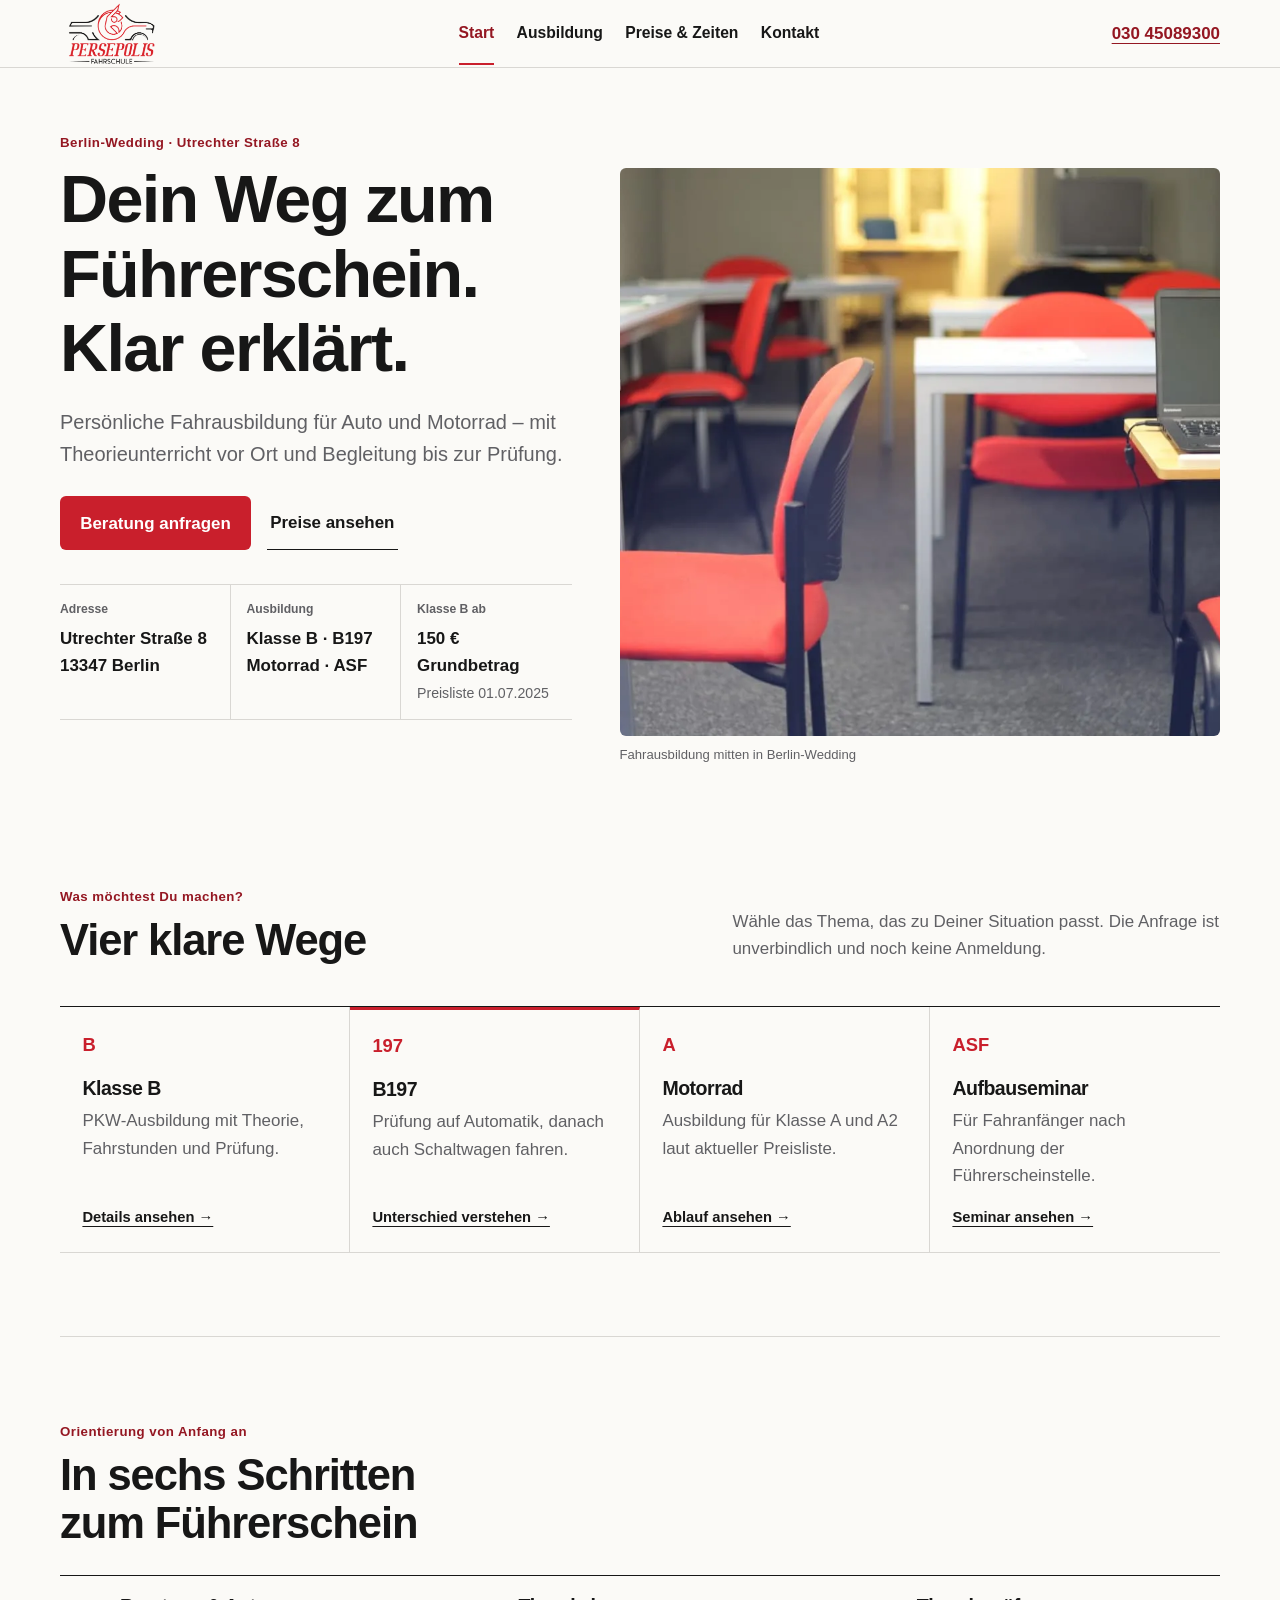
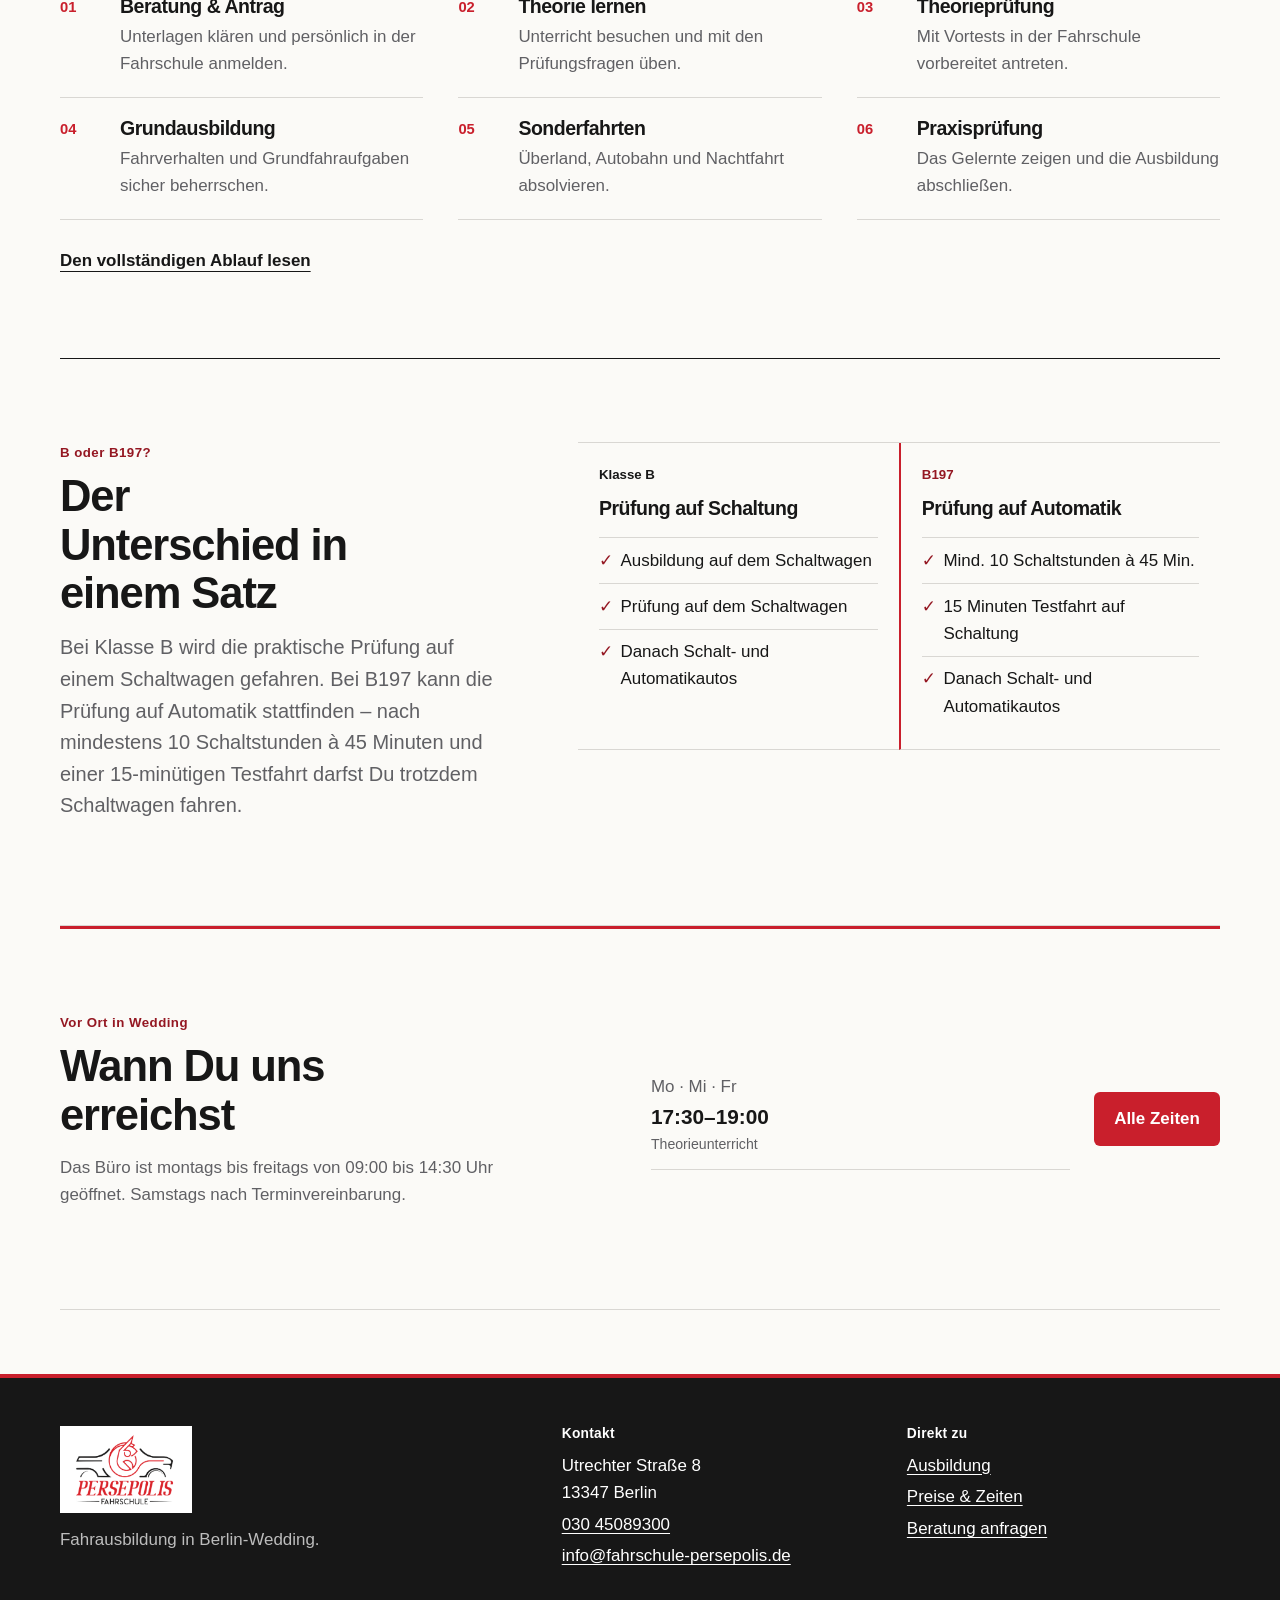
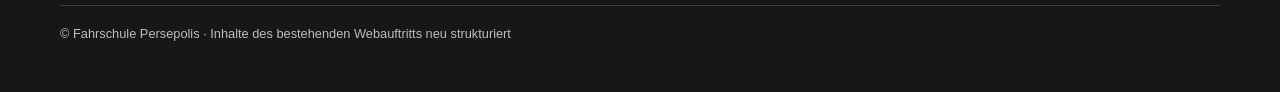
==== index.html @ 80198fd5 "Redesign Fahrschule Persepolis website" ====
<!doctype html>
<html lang="de">
<head>
  <meta charset="utf-8">
  <meta name="viewport" content="width=device-width, initial-scale=1">
  <meta name="description" content="Fahrschule Persepolis in Berlin-Wedding: Klasse B, B197, Motorradausbildung und Aufbauseminar.">
  <title>Fahrschule Persepolis | Berlin-Wedding</title>
  <link rel="icon" type="image/svg+xml" href="data:image/svg+xml,%3Csvg xmlns='http://www.w3.org/2000/svg' viewBox='0 0 64 64'%3E%3Crect width='64' height='64' rx='14' fill='%23e4212d'/%3E%3Cpath d='M13 38h38l-5-14H21l-8 14Zm5 0v8m28-8v8M22 43h2m16 0h2' fill='none' stroke='white' stroke-width='5' stroke-linecap='round' stroke-linejoin='round'/%3E%3C/svg%3E">
  <link rel="stylesheet" href="styles.css">
  <script src="script.js" defer></script>
</head>
<body>
  <a class="skip-link" href="#main">Zum Inhalt springen</a>
  <header class="site-header">
    <div class="nav-wrap">
      <a class="brand" href="index.html" aria-label="Fahrschule Persepolis – Startseite"><img src="assets/logo.png" alt="Fahrschule Persepolis"></a>
      <button class="menu-button" type="button" aria-expanded="false" aria-controls="site-nav"><span>Menü</span><span class="menu-icon" aria-hidden="true"></span></button>
      <nav id="site-nav" class="site-nav" aria-label="Hauptnavigation">
        <a aria-current="page" href="index.html">Start</a>
        <a href="angebote.html">Ausbildung</a>
        <a href="preise.html">Preise & Zeiten</a>
        <a href="kontakt.html">Kontakt</a>
      </nav>
      <a class="header-call" href="tel:+493045089300" aria-label="Fahrschule anrufen">030 45089300</a>
    </div>
  </header>

  <main id="main">
    <section class="hero section">
      <div class="hero-copy">
        <p class="eyebrow">Berlin-Wedding · Utrechter Straße 8</p>
        <h1>Dein Weg zum Führerschein. Klar erklärt.</h1>
        <p class="lead">Persönliche Fahrausbildung für Auto und Motorrad – mit Theorieunterricht vor Ort und Begleitung bis zur Prüfung.</p>
        <div class="hero-actions">
          <a class="button button-primary" href="kontakt.html#anfrage">Beratung anfragen</a>
          <a class="button button-secondary" href="preise.html">Preise ansehen</a>
        </div>
        <dl class="quick-facts" aria-label="Die wichtigsten Informationen">
          <div><dt>Adresse</dt><dd>Utrechter Straße 8<br>13347 Berlin</dd></div>
          <div><dt>Ausbildung</dt><dd>Klasse B · B197<br>Motorrad · ASF</dd></div>
          <div><dt>Klasse B ab</dt><dd>150 € Grundbetrag<small>Preisliste 01.07.2025</small></dd></div>
        </dl>
      </div>
      <figure class="hero-media">
        <img src="assets/schule.webp" alt="Unterrichtsraum der Fahrschule Persepolis" width="1280" height="853" fetchpriority="high">
        <figcaption>Fahrausbildung mitten in Berlin-Wedding</figcaption>
      </figure>
    </section>

    <section class="section compact-section" aria-labelledby="richtungen-title">
      <div class="section-heading split-heading">
        <div><p class="eyebrow">Was möchtest Du machen?</p><h2 id="richtungen-title">Vier klare Wege</h2></div>
        <p>Wähle das Thema, das zu Deiner Situation passt. Die Anfrage ist unverbindlich und noch keine Anmeldung.</p>
      </div>
      <div class="offer-grid">
        <a class="offer-card" href="angebote.html#klasse-b"><span class="offer-index">B</span><h3>Klasse B</h3><p>PKW-Ausbildung mit Theorie, Fahrstunden und Prüfung.</p><span class="text-link">Details ansehen →</span></a>
        <a class="offer-card featured" href="angebote.html#b197"><span class="offer-index">197</span><h3>B197</h3><p>Prüfung auf Automatik, danach auch Schaltwagen fahren.</p><span class="text-link">Unterschied verstehen →</span></a>
        <a class="offer-card" href="angebote.html#motorrad"><span class="offer-index">A</span><h3>Motorrad</h3><p>Ausbildung für Klasse A und A2 laut aktueller Preisliste.</p><span class="text-link">Ablauf ansehen →</span></a>
        <a class="offer-card" href="angebote.html#asf"><span class="offer-index">ASF</span><h3>Aufbauseminar</h3><p>Für Fahranfänger nach Anordnung der Führerscheinstelle.</p><span class="text-link">Seminar ansehen →</span></a>
      </div>
    </section>

    <section class="section process-section" aria-labelledby="weg-title">
      <div class="section-heading"><p class="eyebrow">Orientierung von Anfang an</p><h2 id="weg-title">In sechs Schritten zum Führerschein</h2></div>
      <ol class="process-list">
        <li><span>01</span><div><h3>Beratung & Antrag</h3><p>Unterlagen klären und persönlich in der Fahrschule anmelden.</p></div></li>
        <li><span>02</span><div><h3>Theorie lernen</h3><p>Unterricht besuchen und mit den Prüfungsfragen üben.</p></div></li>
        <li><span>03</span><div><h3>Theorieprüfung</h3><p>Mit Vortests in der Fahrschule vorbereitet antreten.</p></div></li>
        <li><span>04</span><div><h3>Grundausbildung</h3><p>Fahrverhalten und Grundfahraufgaben sicher beherrschen.</p></div></li>
        <li><span>05</span><div><h3>Sonderfahrten</h3><p>Überland, Autobahn und Nachtfahrt absolvieren.</p></div></li>
        <li><span>06</span><div><h3>Praxisprüfung</h3><p>Das Gelernte zeigen und die Ausbildung abschließen.</p></div></li>
      </ol>
      <a class="inline-button" href="angebote.html#klasse-b">Den vollständigen Ablauf lesen</a>
    </section>

    <section class="section compare-section" aria-labelledby="vergleich-title">
      <div class="compare-intro"><p class="eyebrow">B oder B197?</p><h2 id="vergleich-title">Der Unterschied in einem Satz</h2><p class="lead">Bei Klasse B wird die praktische Prüfung auf einem Schaltwagen gefahren. Bei B197 kann die Prüfung auf Automatik stattfinden – nach mindestens 10 Schaltstunden à 45 Minuten und einer 15-minütigen Testfahrt darfst Du trotzdem Schaltwagen fahren.</p></div>
      <div class="compare-cards">
        <article><p class="pill">Klasse B</p><h3>Prüfung auf Schaltung</h3><ul class="check-list"><li>Ausbildung auf dem Schaltwagen</li><li>Prüfung auf dem Schaltwagen</li><li>Danach Schalt- und Automatikautos</li></ul></article>
        <article><p class="pill red">B197</p><h3>Prüfung auf Automatik</h3><ul class="check-list"><li>Mind. 10 Schaltstunden à 45 Min.</li><li>15 Minuten Testfahrt auf Schaltung</li><li>Danach Schalt- und Automatikautos</li></ul></article>
      </div>
    </section>

    <section class="section info-band" aria-labelledby="zeiten-title">
      <div><p class="eyebrow">Vor Ort in Wedding</p><h2 id="zeiten-title">Wann Du uns erreichst</h2><p>Das Büro ist montags bis freitags von 09:00 bis 14:30 Uhr geöffnet. Samstags nach Terminvereinbarung.</p></div>
      <div class="schedule-preview"><div><span>Mo · Mi · Fr</span><strong>17:30–19:00</strong><small>Theorieunterricht</small></div></div>
      <a class="button button-light" href="preise.html#zeiten">Alle Zeiten</a>
    </section>
  </main>

  <footer class="site-footer">
    <div class="footer-grid"><div><img src="assets/logo.png" alt="Fahrschule Persepolis"><p>Fahrausbildung in Berlin-Wedding.</p></div><div><h2>Kontakt</h2><address>Utrechter Straße 8<br>13347 Berlin</address><a href="tel:+493045089300">030 45089300</a><a href="mailto:info@fahrschule-persepolis.de">info@fahrschule-persepolis.de</a></div><div><h2>Direkt zu</h2><a href="angebote.html">Ausbildung</a><a href="preise.html">Preise & Zeiten</a><a href="kontakt.html#anfrage">Beratung anfragen</a></div></div>
    <p class="footer-note">© Fahrschule Persepolis · Inhalte des bestehenden Webauftritts neu strukturiert</p>
  </footer>
  <div class="mobile-actions" aria-label="Schnellkontakt"><a href="tel:+493045089300">Anrufen</a><a href="kontakt.html#anfrage">Anfrage</a></div>
</body>
</html>
---- styles.css ----
:root {
  --red: #c91f2c;
  --red-dark: #941722;
  --ink: #171717;
  --muted: #606064;
  --line: #d9d7d3;
  --soft: #f5f3ef;
  --warm: #fbfaf7;
  --white: #fff;
  --max: 1160px;
}

* { box-sizing: border-box; }
html { scroll-behavior: smooth; scroll-padding-top: 88px; }
body { margin: 0; color: var(--ink); background: var(--warm); font-family: "Helvetica Neue", Helvetica, Arial, system-ui, sans-serif; font-size: 1.06rem; line-height: 1.6; -webkit-font-smoothing: antialiased; }
img { max-width: 100%; display: block; }
a { color: inherit; }
button, input, select, textarea { font: inherit; }
button, a, input, select, textarea { -webkit-tap-highlight-color: transparent; }
:focus-visible { outline: 3px solid #165fc0; outline-offset: 4px; }
h1, h2, h3, p { margin-top: 0; }
h1, h2, h3 { color: var(--ink); line-height: 1.12; letter-spacing: -.025em; }
h1 { max-width: 13ch; margin-bottom: 1.35rem; font-size: clamp(2.6rem, 5.2vw, 4.65rem); font-weight: 750; }
h2 { margin-bottom: .9rem; font-size: clamp(2rem, 3.4vw, 3.1rem); font-weight: 720; }
h3 { margin-bottom: .5rem; font-size: 1.22rem; font-weight: 720; }
p { color: var(--muted); }
address { font-style: normal; }

.skip-link { position: fixed; top: .5rem; left: .5rem; z-index: 1000; padding: .7rem 1rem; color: #fff; background: var(--ink); transform: translateY(-150%); }
.skip-link:focus { transform: translateY(0); }
.section { width: min(var(--max), calc(100% - 2rem)); margin-inline: auto; padding-block: 4.5rem; }
.compact-section { padding-top: 2.5rem; }
.eyebrow { margin-bottom: .55rem; color: var(--red-dark); font-size: .83rem; font-weight: 750; letter-spacing: .035em; }
.lead { max-width: 65ch; font-size: clamp(1.08rem, 1.6vw, 1.25rem); line-height: 1.58; }
.section-heading { margin-bottom: 1.7rem; }
.section-heading h2 { max-width: 17ch; }
.split-heading { display: grid; gap: .8rem; }
.split-heading > p { max-width: 58ch; align-self: end; }

.site-header { position: sticky; top: 0; z-index: 100; background: rgba(251,250,247,.97); border-bottom: 1px solid var(--line); }
.nav-wrap { width: min(var(--max), calc(100% - 2rem)); min-height: 64px; margin-inline: auto; display: flex; align-items: center; justify-content: space-between; gap: 1rem; }
.brand img { width: 106px; height: auto; }
.menu-button { min-height: 42px; padding: 0 .8rem; display: inline-flex; align-items: center; gap: .6rem; color: var(--ink); background: transparent; border: 1px solid var(--line); border-radius: 4px; font-weight: 700; cursor: pointer; }
.menu-icon, .menu-icon::before, .menu-icon::after { width: 17px; height: 2px; display: block; background: currentColor; content: ""; transition: .2s ease; }
.menu-icon::before { transform: translateY(-5px); }
.menu-icon::after { transform: translateY(3px); }
.menu-button[aria-expanded="true"] .menu-icon { background: transparent; }
.menu-button[aria-expanded="true"] .menu-icon::before { transform: rotate(45deg); }
.menu-button[aria-expanded="true"] .menu-icon::after { transform: rotate(-45deg) translateY(-2px); }
.site-nav { position: absolute; top: 64px; left: 0; right: 0; display: none; padding: .5rem 1rem .8rem; background: var(--warm); border-bottom: 1px solid var(--line); }
.site-nav.is-open { display: grid; }
.site-nav a { min-height: 44px; padding: .65rem 0; display: flex; align-items: center; text-decoration: none; font-size: .98rem; font-weight: 650; border-bottom: 1px solid var(--line); }
.site-nav a:hover, .site-nav a[aria-current="page"] { color: var(--red-dark); }
.header-call { display: none; }

.button { min-height: 48px; padding: .78rem 1.2rem; display: inline-flex; align-items: center; justify-content: center; border: 1px solid transparent; border-radius: 6px; text-decoration: none; font-weight: 750; cursor: pointer; transition: background .18s, border-color .18s; }
.button-primary { color: #fff; background: var(--red); }
.button-primary:hover { background: var(--red-dark); }
.button-secondary { padding-inline: .2rem; background: transparent; border: 0; border-bottom: 1px solid var(--ink); border-radius: 0; }
.button-secondary:hover { color: var(--red-dark); border-color: var(--red-dark); }
.button-light { color: #fff; background: var(--red); }

.hero { padding-top: 3.2rem; padding-bottom: 4rem; display: grid; gap: 2rem; }
.hero-copy { align-self: center; }
.hero-actions { display: flex; flex-wrap: wrap; align-items: center; gap: 1rem; margin: 1.6rem 0 2.15rem; }
.quick-facts { margin: 0; display: grid; border-top: 1px solid var(--line); }
.quick-facts > div { padding: .85rem 0; display: grid; grid-template-columns: 90px 1fr; border-bottom: 1px solid var(--line); }
.quick-facts dt { color: var(--muted); font-size: .76rem; font-weight: 750; }
.quick-facts dd { margin: 0; font-weight: 680; }
.quick-facts small { margin-top: .15rem; display: block; color: var(--muted); font-weight: 450; }
.hero-media { margin: 0; position: relative; }
.hero-media img { width: 100%; height: 100%; min-height: 360px; max-height: 600px; object-fit: cover; border-radius: 6px; }
.hero-media figcaption { margin-top: .55rem; color: var(--muted); font-size: .82rem; }

.offer-grid { display: grid; border-top: 1px solid var(--ink); }
.offer-card { min-height: 190px; padding: 1.25rem 0; display: grid; grid-template-columns: 52px 1fr; grid-template-rows: auto 1fr auto; column-gap: 1rem; color: var(--ink); border-bottom: 1px solid var(--line); text-decoration: none; }
.offer-card:hover h3, .offer-card:hover .text-link { color: var(--red-dark); }
.offer-card.featured { background: transparent; }
.offer-index { grid-row: 1 / 4; color: var(--red); font-size: 1.15rem; font-weight: 800; }
.offer-card h3 { margin-top: -.1rem; }
.offer-card p { max-width: 31ch; margin-bottom: 1.1rem; }
.text-link { width: fit-content; font-size: .92rem; font-weight: 700; text-decoration: underline; text-underline-offset: 4px; }

.process-section { border-top: 1px solid var(--line); }
.process-list { padding: 0; margin: 0 0 1.7rem; display: grid; list-style: none; border-top: 1px solid var(--ink); }
.process-list li { padding: 1.25rem 0; display: grid; grid-template-columns: 48px 1fr; gap: .75rem; border-bottom: 1px solid var(--line); }
.process-list li > span { color: var(--red); font-size: .92rem; font-weight: 800; }
.process-list h3 { margin-bottom: .3rem; }
.process-list p { max-width: 35ch; margin: 0; }
.inline-button { display: inline-flex; font-weight: 700; text-underline-offset: 5px; }

.compare-section { display: grid; gap: 2rem; border-top: 1px solid var(--ink); border-bottom: 1px solid var(--line); }
.compare-intro h2 { max-width: 13ch; }
.compare-cards { display: grid; border-top: 1px solid var(--line); }
.compare-cards article { padding: 1.25rem 0; border-bottom: 1px solid var(--line); }
.compare-cards article + article { border-top: 2px solid var(--red); }
.pill { margin-bottom: .8rem; color: var(--ink); font-size: .83rem; font-weight: 800; }
.pill.red { color: var(--red-dark); }
.check-list { padding: 0; margin: 1.1rem 0 0; list-style: none; }
.check-list li { position: relative; padding: .55rem 0 .55rem 1.35rem; border-top: 1px solid var(--line); }
.check-list li::before { content: "✓"; position: absolute; left: 0; color: var(--red-dark); font-weight: 800; }

.info-band { margin-bottom: 4rem; padding-top: 2.4rem; padding-bottom: 2.4rem; display: grid; gap: 1.5rem; border-top: 3px solid var(--red); border-bottom: 1px solid var(--line); }
.info-band h2 { max-width: 13ch; }
.info-band p { max-width: 48ch; }
.schedule-preview div { padding: .3rem 0 .8rem; border-bottom: 1px solid var(--line); }
.schedule-preview span, .schedule-preview small { display: block; color: var(--muted); }
.schedule-preview strong { display: block; font-size: 1.3rem; }

.page-hero { padding-top: 3.4rem; padding-bottom: 2.6rem; border-bottom: 1px solid var(--line); }
.page-hero h1 { max-width: 15ch; }
.anchor-nav { display: flex; flex-wrap: wrap; gap: .3rem 1.25rem; margin-top: 1.7rem; }
.anchor-nav a { padding: .25rem 0; color: var(--red-dark); font-size: .95rem; font-weight: 680; text-decoration: underline; text-underline-offset: 4px; }
.service-section { display: grid; gap: 2rem; border-bottom: 1px solid var(--line); }
.service-section.alt { width: min(var(--max), calc(100% - 2rem)); background: transparent; border-bottom: 1px solid var(--line); }
.service-title > p:not(.eyebrow), .media-title p { max-width: 52ch; }
.service-body { min-width: 0; }
.detail-steps { padding: 0; margin: 0; list-style: none; counter-reset: steps; border-top: 1px solid var(--ink); }
.detail-steps li { padding: .9rem 0; display: grid; gap: .25rem; border-bottom: 1px solid var(--line); counter-increment: steps; }
.detail-steps strong::before { content: counter(steps, decimal-leading-zero) " · "; color: var(--red); }
.detail-steps span { color: var(--muted); }
.fact-list { padding: 0; margin: 0; list-style: none; border-top: 1px solid var(--ink); }
.fact-list li { padding: .95rem 0; display: grid; grid-template-columns: 58px 1fr; gap: .8rem; border-bottom: 1px solid var(--line); }
.fact-list li > span { color: var(--red); font-size: 1.35rem; font-weight: 800; }
.fact-list p { margin: .15rem 0 0; }
.notice { padding: .7rem 0 .7rem 1rem; margin-top: 1.15rem; color: #4d4d53; border-left: 3px solid var(--red); font-size: .92rem; }
.media-title { display: grid; gap: 1.25rem; }
.media-title img { width: 100%; max-width: 520px; aspect-ratio: 4 / 3; object-fit: cover; border-radius: 6px; }
.check-list.large li { padding-top: .8rem; padding-bottom: .8rem; }
.stat-row { display: grid; border-top: 1px solid var(--ink); }
.stat-row > div { padding: .85rem 0; border-bottom: 1px solid var(--line); }
.stat-row strong, .stat-row span { display: block; }
.stat-row strong { font-size: 1.3rem; }
.stat-row span { color: var(--muted); }
.faq-section { display: grid; gap: 1.5rem; }
.faq-list details { border-top: 1px solid var(--line); }
.faq-list details:last-child { border-bottom: 1px solid var(--line); }
.faq-list summary { padding: 1.05rem 2.2rem 1.05rem 0; position: relative; cursor: pointer; font-weight: 720; list-style: none; }
.faq-list summary::-webkit-details-marker { display: none; }
.faq-list summary::after { content: "+"; position: absolute; right: .3rem; color: var(--red); font-size: 1.35rem; }
.faq-list details[open] summary::after { content: "–"; }
.faq-list details p { max-width: 65ch; padding: 0 0 1.05rem; margin: 0; }
.simple-cta { margin-bottom: 4rem; padding-top: 2.3rem; padding-bottom: 2.3rem; display: flex; flex-direction: column; align-items: flex-start; gap: 1rem; border-top: 3px solid var(--red); border-bottom: 1px solid var(--line); }
.simple-cta h2 { max-width: 16ch; margin-bottom: 0; font-size: clamp(1.8rem, 3vw, 2.65rem); }

.verification-banner { margin-top: 1.6rem; padding: 1rem 0 1rem 1rem; display: grid; gap: .25rem; color: #4c3512; border-left: 3px solid #bd8123; }
.verification-banner span { color: #684f27; }
.price-table { border-top: 1px solid var(--ink); }
.price-row { padding: .9rem 0; display: grid; gap: .55rem; border-bottom: 1px solid var(--line); }
.price-row > span { display: flex; justify-content: space-between; gap: 1rem; }
.price-row > span::before { content: attr(data-label); color: var(--muted); font-size: .74rem; font-weight: 700; }
.price-row > span:first-child { display: block; }
.price-row > span:first-child::before { display: none; }
.price-row strong, .price-row small { display: block; }
.price-row small { color: var(--muted); }
.price-head { display: none; }
.external-fees { width: 100%; max-width: none; padding-inline: max(1rem, calc((100% - var(--max)) / 2)); color: #fff; background: #202020; }
.external-fees h2, .external-fees h3 { color: #fff; }
.external-fees p { color: #c5c5c5; }
.fee-grid { display: grid; border-top: 1px solid #5b5b5b; }
.fee-grid article { padding: 1.05rem 0; border-bottom: 1px solid #4b4b4b; }
.fee-grid span { color: #b7b7b7; font-size: .78rem; font-weight: 700; }
.fee-grid h3 { margin: .4rem 0 1rem; font-size: 1.03rem; letter-spacing: -.01em; }
.fee-grid strong { font-size: 1.5rem; }
.schedule-grid { display: grid; gap: 2rem; }
.schedule-grid article { border-top: 1px solid var(--ink); }
.schedule-grid dl { margin: 0; }
.schedule-grid dl div { padding: .65rem 0; display: flex; justify-content: space-between; gap: 1rem; border-bottom: 1px solid var(--line); }
.schedule-grid dt { font-weight: 680; }
.schedule-grid dd { margin: 0; color: var(--muted); }

.contact-layout { display: grid; gap: 3rem; }
.contact-details h2 { max-width: 13ch; }
.contact-card { padding: .9rem 0; display: grid; gap: .2rem; border-top: 1px solid var(--line); }
.contact-card > span { color: var(--muted); font-size: .76rem; font-weight: 700; }
.contact-card a { width: fit-content; font-weight: 680; text-underline-offset: 4px; }
.contact-card small { color: var(--muted); }
.contact-big { font-size: 1.25rem; }
.contact-image { margin-top: 1.15rem; width: 100%; aspect-ratio: 3 / 2; object-fit: cover; border-radius: 6px; }
.form-panel { padding: 1.5rem; background: var(--soft); border-top: 3px solid var(--red); }
.form-panel > p:not(.eyebrow) { max-width: 52ch; }
.form-field { margin-bottom: .9rem; }
.form-field label { margin-bottom: .3rem; display: block; font-weight: 680; }
.form-field label span { color: var(--muted); font-weight: 450; }
.form-field input, .form-field select, .form-field textarea { width: 100%; min-height: 48px; padding: .75rem .8rem; color: var(--ink); background: #fff; border: 1px solid #aeadab; border-radius: 3px; }
.form-field textarea { resize: vertical; }
.consent { margin: 1rem 0 1.15rem; display: grid; grid-template-columns: 22px 1fr; gap: .6rem; color: var(--muted); font-size: .9rem; }
.consent input { width: 20px; height: 20px; margin: .1rem 0 0; }
.form-panel .button { width: 100%; }
.form-status { min-height: 1.5em; margin: .65rem 0 0; }
.visit-strip { margin-bottom: 4rem; padding-top: 1.5rem; padding-bottom: 1.5rem; display: grid; gap: 1rem; border-top: 1px solid var(--ink); border-bottom: 1px solid var(--line); }
.visit-strip span, .visit-strip strong { display: block; }
.visit-strip span { color: var(--muted); font-size: .78rem; }
.visit-strip a { align-self: center; color: var(--red-dark); font-weight: 700; text-underline-offset: 4px; }

.site-footer { padding: 3rem max(1rem, calc((100% - var(--max)) / 2)) 6.5rem; color: #fff; background: var(--ink); border-top: 4px solid var(--red); }
.site-footer p { color: #bdbdbd; }
.footer-grid { display: grid; gap: 2rem; }
.footer-grid img { width: 132px; margin-bottom: .8rem; padding: .35rem; background: #fff; }
.footer-grid h2 { margin-bottom: .65rem; color: #fff; font-size: .86rem; letter-spacing: .02em; }
.footer-grid a { width: fit-content; margin-top: .3rem; display: block; text-underline-offset: 3px; }
.footer-note { margin: 2.2rem 0 0; padding-top: 1.1rem; border-top: 1px solid #3c3c3c; font-size: .8rem; }
.mobile-actions { position: fixed; z-index: 90; right: .65rem; bottom: .65rem; left: .65rem; display: grid; grid-template-columns: 1fr 1fr; background: var(--ink); border: 1px solid #353535; }
.mobile-actions a { min-height: 48px; display: grid; place-items: center; color: #fff; text-decoration: none; font-weight: 750; }
.mobile-actions a:last-child { background: var(--red); }

@media (min-width: 680px) {
  .section { width: min(var(--max), calc(100% - 3rem)); padding-block: 5.2rem; }
  .nav-wrap { width: min(var(--max), calc(100% - 3rem)); }
  .hero { grid-template-columns: .92fr 1.08fr; gap: 3rem; padding-top: 4rem; }
  .hero-media { margin-top: 2.25rem; margin-bottom: -1rem; }
  .quick-facts { grid-template-columns: repeat(3, 1fr); }
  .quick-facts > div { padding: .9rem 1rem; display: block; border-right: 1px solid var(--line); }
  .quick-facts > div:first-child { padding-left: 0; }
  .quick-facts > div:last-child { border-right: 0; }
  .quick-facts dt { margin-bottom: .35rem; }
  .offer-grid { grid-template-columns: 1fr 1fr; }
  .offer-card { padding: 1.4rem; border-right: 1px solid var(--line); }
  .offer-card:nth-child(even) { border-right: 0; }
  .offer-card.featured { border-top: 3px solid var(--red); padding-top: calc(1.4rem - 2px); }
  .process-list { grid-template-columns: repeat(2, 1fr); column-gap: 2.2rem; }
  .compare-cards { grid-template-columns: 1fr 1fr; }
  .compare-cards article { padding: 1.3rem; }
  .compare-cards article + article { border-top: 0; border-left: 2px solid var(--red); }
  .info-band { grid-template-columns: 1.2fr .8fr; }
  .info-band .button { width: fit-content; }
  .stat-row { grid-template-columns: repeat(3, 1fr); }
  .stat-row > div { padding-right: 1rem; border-right: 1px solid var(--line); }
  .faq-section { grid-template-columns: .7fr 1.3fr; }
  .simple-cta { flex-direction: row; align-items: center; justify-content: space-between; }
  .fee-grid { grid-template-columns: repeat(2, 1fr); column-gap: 2rem; }
  .schedule-grid { grid-template-columns: 1fr 1fr; }
  .contact-layout { grid-template-columns: .85fr 1.15fr; align-items: start; }
  .form-panel { padding: 2rem; }
  .visit-strip { grid-template-columns: 1fr 1fr auto; }
  .footer-grid { grid-template-columns: 1.5fr 1fr 1fr; }
}

@media (min-width: 960px) {
  .menu-button { display: none; }
  .site-nav { position: static; display: flex; gap: 1.4rem; padding: 0; background: transparent; border: 0; }
  .site-nav a { min-height: 64px; padding: 1px 0 0; border: 0; border-bottom: 2px solid transparent; }
  .site-nav a:hover, .site-nav a[aria-current="page"] { border-bottom-color: var(--red); }
  .header-call { display: inline-flex; color: var(--red-dark); text-underline-offset: 4px; font-weight: 750; }
  .hero { min-height: 650px; }
  .split-heading { grid-template-columns: 1.15fr .85fr; }
  .offer-grid { grid-template-columns: repeat(4, 1fr); }
  .offer-card { grid-template-columns: 1fr; grid-template-rows: auto auto 1fr auto; }
  .offer-card:nth-child(even) { border-right: 1px solid var(--line); }
  .offer-card:last-child { border-right: 0; }
  .offer-index { grid-row: auto; margin-bottom: 1.25rem; }
  .process-list { grid-template-columns: repeat(3, 1fr); }
  .compare-section { grid-template-columns: .82fr 1.18fr; align-items: start; gap: 4.5rem; }
  .info-band { grid-template-columns: 1.15fr .85fr auto; align-items: center; }
  .service-section { grid-template-columns: .72fr 1.28fr; gap: 5rem; }
  .service-section:nth-of-type(even) { grid-template-columns: .9fr 1.1fr; }
  .media-title { transform: translateY(1.2rem); }
  .price-row { padding: 0; grid-template-columns: 2fr .8fr .8fr .8fr; gap: 0; }
  .price-row > span { min-height: 70px; padding: .85rem 1rem; align-items: center; justify-content: flex-start; border-right: 1px solid var(--line); }
  .price-row > span:last-child { border-right: 0; }
  .price-row > span::before { display: none; }
  .price-head { display: grid; color: #fff; background: var(--ink); font-weight: 700; }
  .price-head > span { min-height: 50px; }
  .fee-grid { grid-template-columns: repeat(5, 1fr); gap: 0; }
  .fee-grid article { padding-right: 1rem; border-right: 1px solid #4b4b4b; }
  .mobile-actions { display: none; }
  .site-footer { padding-bottom: 3rem; }
}

@media (prefers-reduced-motion: reduce) {
  *, *::before, *::after { scroll-behavior: auto !important; transition-duration: .01ms !important; animation-duration: .01ms !important; }
}
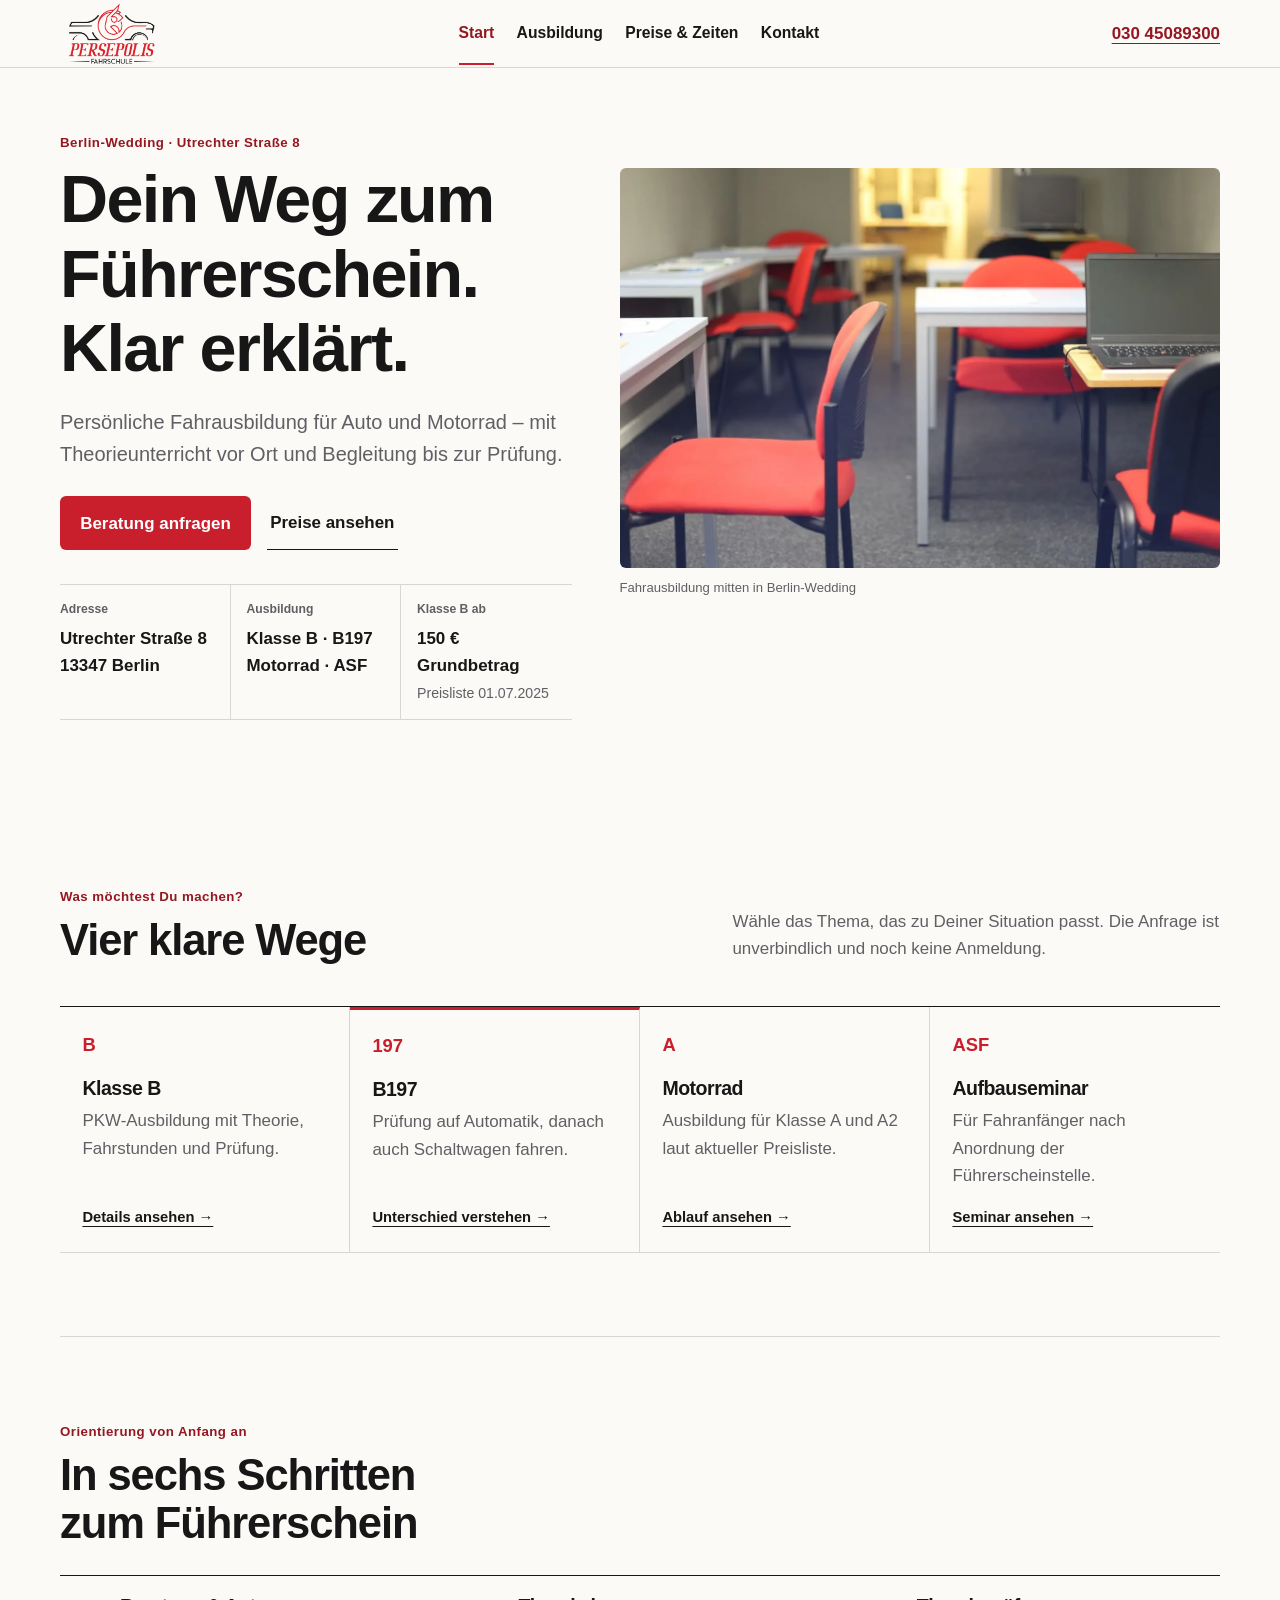
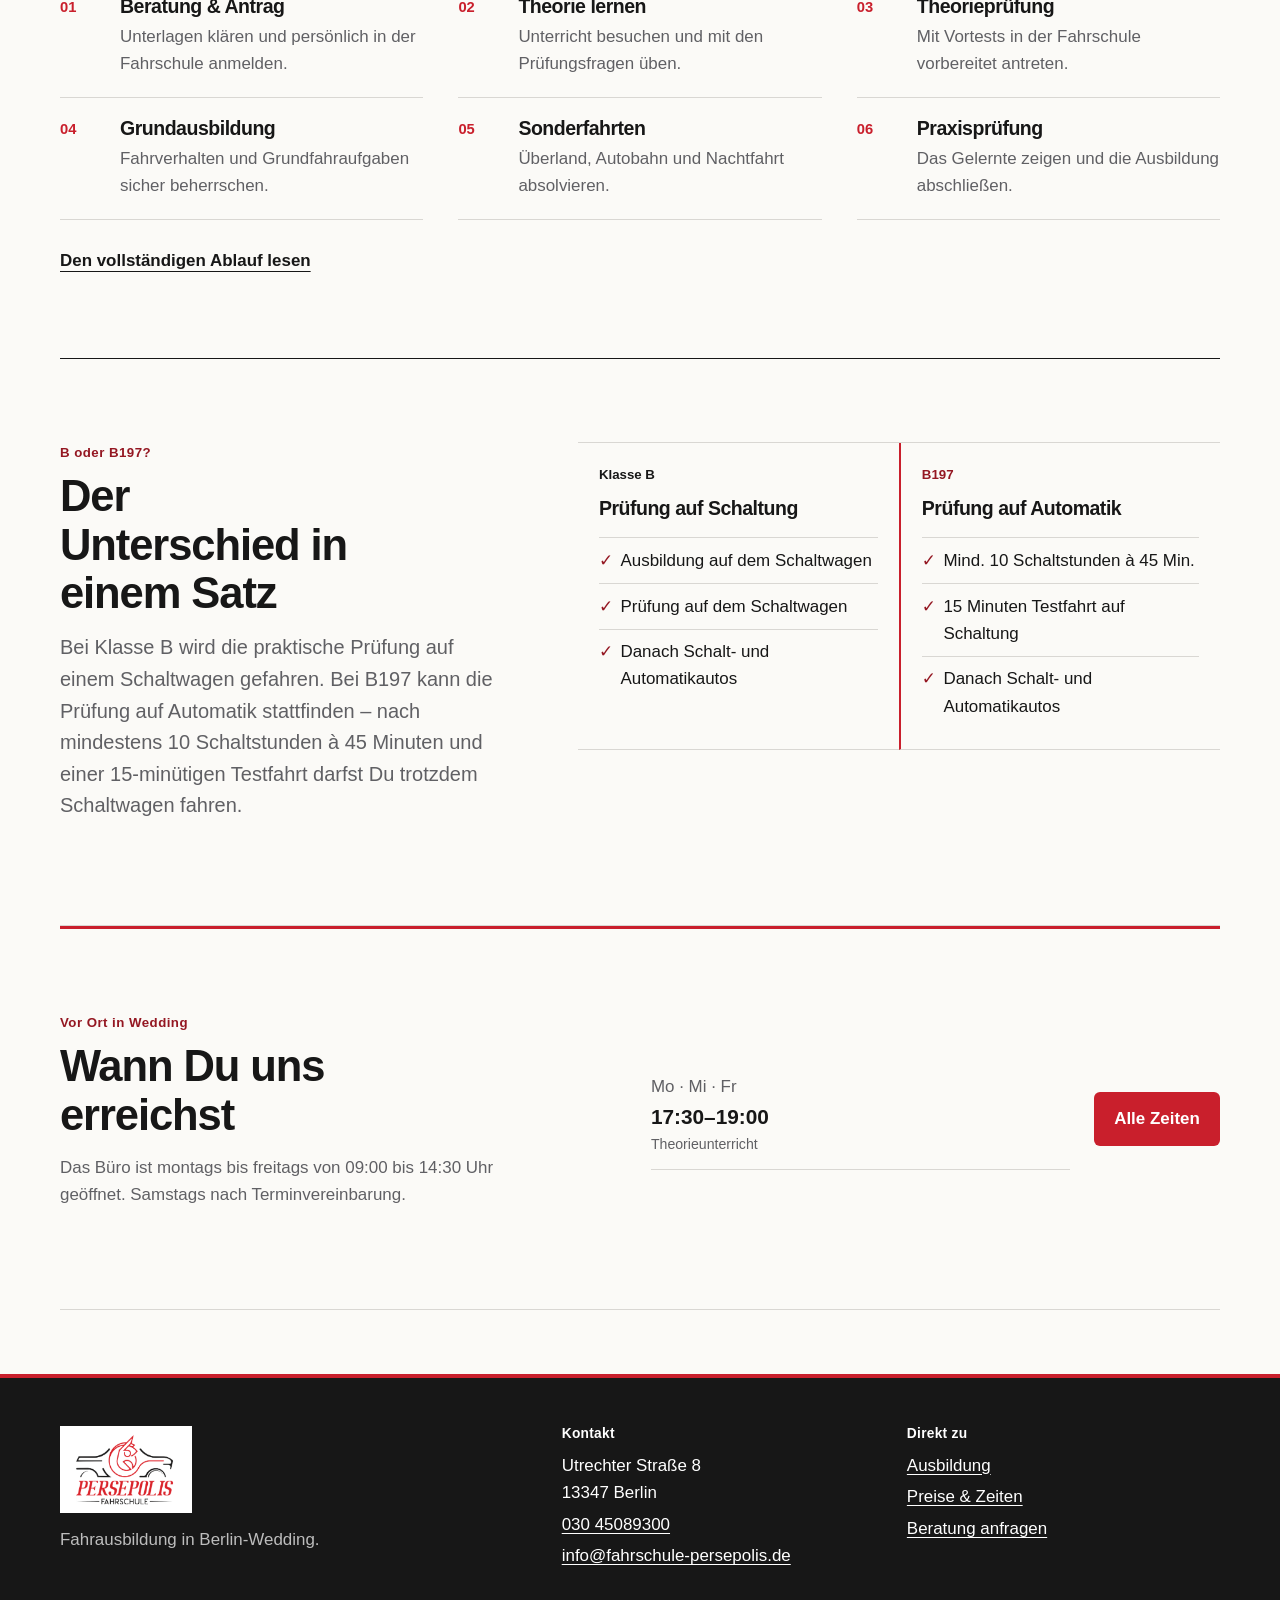
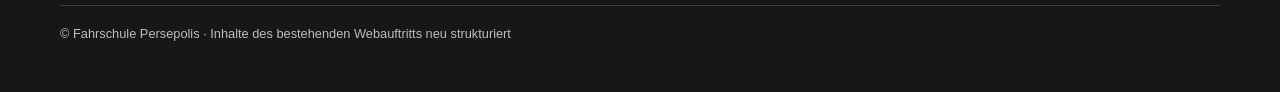
==== commit e1751e91: "Fix responsive image sizing and tablet layouts" ====
--- a/index.html
+++ b/index.html
@@ -6,7 +6,7 @@
   <meta name="description" content="Fahrschule Persepolis in Berlin-Wedding: Klasse B, B197, Motorradausbildung und Aufbauseminar.">
   <title>Fahrschule Persepolis | Berlin-Wedding</title>
   <link rel="icon" type="image/svg+xml" href="data:image/svg+xml,%3Csvg xmlns='http://www.w3.org/2000/svg' viewBox='0 0 64 64'%3E%3Crect width='64' height='64' rx='14' fill='%23e4212d'/%3E%3Cpath d='M13 38h38l-5-14H21l-8 14Zm5 0v8m28-8v8M22 43h2m16 0h2' fill='none' stroke='white' stroke-width='5' stroke-linecap='round' stroke-linejoin='round'/%3E%3C/svg%3E">
-  <link rel="stylesheet" href="styles.css">
+  <link rel="stylesheet" href="styles.css?v=20260928-3">
   <script src="script.js" defer></script>
 </head>
 <body>
--- a/styles.css
+++ b/styles.css
@@ -11,9 +11,9 @@
 }
 
 * { box-sizing: border-box; }
-html { scroll-behavior: smooth; scroll-padding-top: 88px; }
+html { scroll-behavior: smooth; scroll-padding-top: 88px; overflow-x: clip; }
 body { margin: 0; color: var(--ink); background: var(--warm); font-family: "Helvetica Neue", Helvetica, Arial, system-ui, sans-serif; font-size: 1.06rem; line-height: 1.6; -webkit-font-smoothing: antialiased; }
-img { max-width: 100%; display: block; }
+img { max-width: 100%; height: auto; display: block; }
 a { color: inherit; }
 button, input, select, textarea { font: inherit; }
 button, a, input, select, textarea { -webkit-tap-highlight-color: transparent; }
@@ -69,7 +69,7 @@
 .quick-facts dd { margin: 0; font-weight: 680; }
 .quick-facts small { margin-top: .15rem; display: block; color: var(--muted); font-weight: 450; }
 .hero-media { margin: 0; position: relative; }
-.hero-media img { width: 100%; height: 100%; min-height: 360px; max-height: 600px; object-fit: cover; border-radius: 6px; }
+.hero-media img { width: 100%; height: auto; aspect-ratio: 3 / 2; object-fit: cover; border-radius: 6px; }
 .hero-media figcaption { margin-top: .55rem; color: var(--muted); font-size: .82rem; }
 
 .offer-grid { display: grid; border-top: 1px solid var(--ink); }
@@ -125,7 +125,7 @@
 .fact-list p { margin: .15rem 0 0; }
 .notice { padding: .7rem 0 .7rem 1rem; margin-top: 1.15rem; color: #4d4d53; border-left: 3px solid var(--red); font-size: .92rem; }
 .media-title { display: grid; gap: 1.25rem; }
-.media-title img { width: 100%; max-width: 520px; aspect-ratio: 4 / 3; object-fit: cover; border-radius: 6px; }
+.media-title img { width: 100%; max-width: 520px; height: auto; border-radius: 6px; }
 .check-list.large li { padding-top: .8rem; padding-bottom: .8rem; }
 .stat-row { display: grid; border-top: 1px solid var(--ink); }
 .stat-row > div { padding: .85rem 0; border-bottom: 1px solid var(--line); }
@@ -176,7 +176,7 @@
 .contact-card a { width: fit-content; font-weight: 680; text-underline-offset: 4px; }
 .contact-card small { color: var(--muted); }
 .contact-big { font-size: 1.25rem; }
-.contact-image { margin-top: 1.15rem; width: 100%; aspect-ratio: 3 / 2; object-fit: cover; border-radius: 6px; }
+.contact-image { margin-top: 1.15rem; width: 100%; height: auto; border-radius: 6px; }
 .form-panel { padding: 1.5rem; background: var(--soft); border-top: 3px solid var(--red); }
 .form-panel > p:not(.eyebrow) { max-width: 52ch; }
 .form-field { margin-bottom: .9rem; }
@@ -207,8 +207,7 @@
 @media (min-width: 680px) {
   .section { width: min(var(--max), calc(100% - 3rem)); padding-block: 5.2rem; }
   .nav-wrap { width: min(var(--max), calc(100% - 3rem)); }
-  .hero { grid-template-columns: .92fr 1.08fr; gap: 3rem; padding-top: 4rem; }
-  .hero-media { margin-top: 2.25rem; margin-bottom: -1rem; }
+  .hero { padding-top: 4rem; }
   .quick-facts { grid-template-columns: repeat(3, 1fr); }
   .quick-facts > div { padding: .9rem 1rem; display: block; border-right: 1px solid var(--line); }
   .quick-facts > div:first-child { padding-left: 0; }
@@ -230,7 +229,6 @@
   .simple-cta { flex-direction: row; align-items: center; justify-content: space-between; }
   .fee-grid { grid-template-columns: repeat(2, 1fr); column-gap: 2rem; }
   .schedule-grid { grid-template-columns: 1fr 1fr; }
-  .contact-layout { grid-template-columns: .85fr 1.15fr; align-items: start; }
   .form-panel { padding: 2rem; }
   .visit-strip { grid-template-columns: 1fr 1fr auto; }
   .footer-grid { grid-template-columns: 1.5fr 1fr 1fr; }
@@ -242,7 +240,8 @@
   .site-nav a { min-height: 64px; padding: 1px 0 0; border: 0; border-bottom: 2px solid transparent; }
   .site-nav a:hover, .site-nav a[aria-current="page"] { border-bottom-color: var(--red); }
   .header-call { display: inline-flex; color: var(--red-dark); text-underline-offset: 4px; font-weight: 750; }
-  .hero { min-height: 650px; }
+  .hero { min-height: 650px; grid-template-columns: .92fr 1.08fr; gap: 3rem; }
+  .hero-media { margin-top: 2.25rem; margin-bottom: -1rem; }
   .split-heading { grid-template-columns: 1.15fr .85fr; }
   .offer-grid { grid-template-columns: repeat(4, 1fr); }
   .offer-card { grid-template-columns: 1fr; grid-template-rows: auto auto 1fr auto; }
@@ -255,6 +254,7 @@
   .service-section { grid-template-columns: .72fr 1.28fr; gap: 5rem; }
   .service-section:nth-of-type(even) { grid-template-columns: .9fr 1.1fr; }
   .media-title { transform: translateY(1.2rem); }
+  .contact-layout { grid-template-columns: .85fr 1.15fr; align-items: start; }
   .price-row { padding: 0; grid-template-columns: 2fr .8fr .8fr .8fr; gap: 0; }
   .price-row > span { min-height: 70px; padding: .85rem 1rem; align-items: center; justify-content: flex-start; border-right: 1px solid var(--line); }
   .price-row > span:last-child { border-right: 0; }
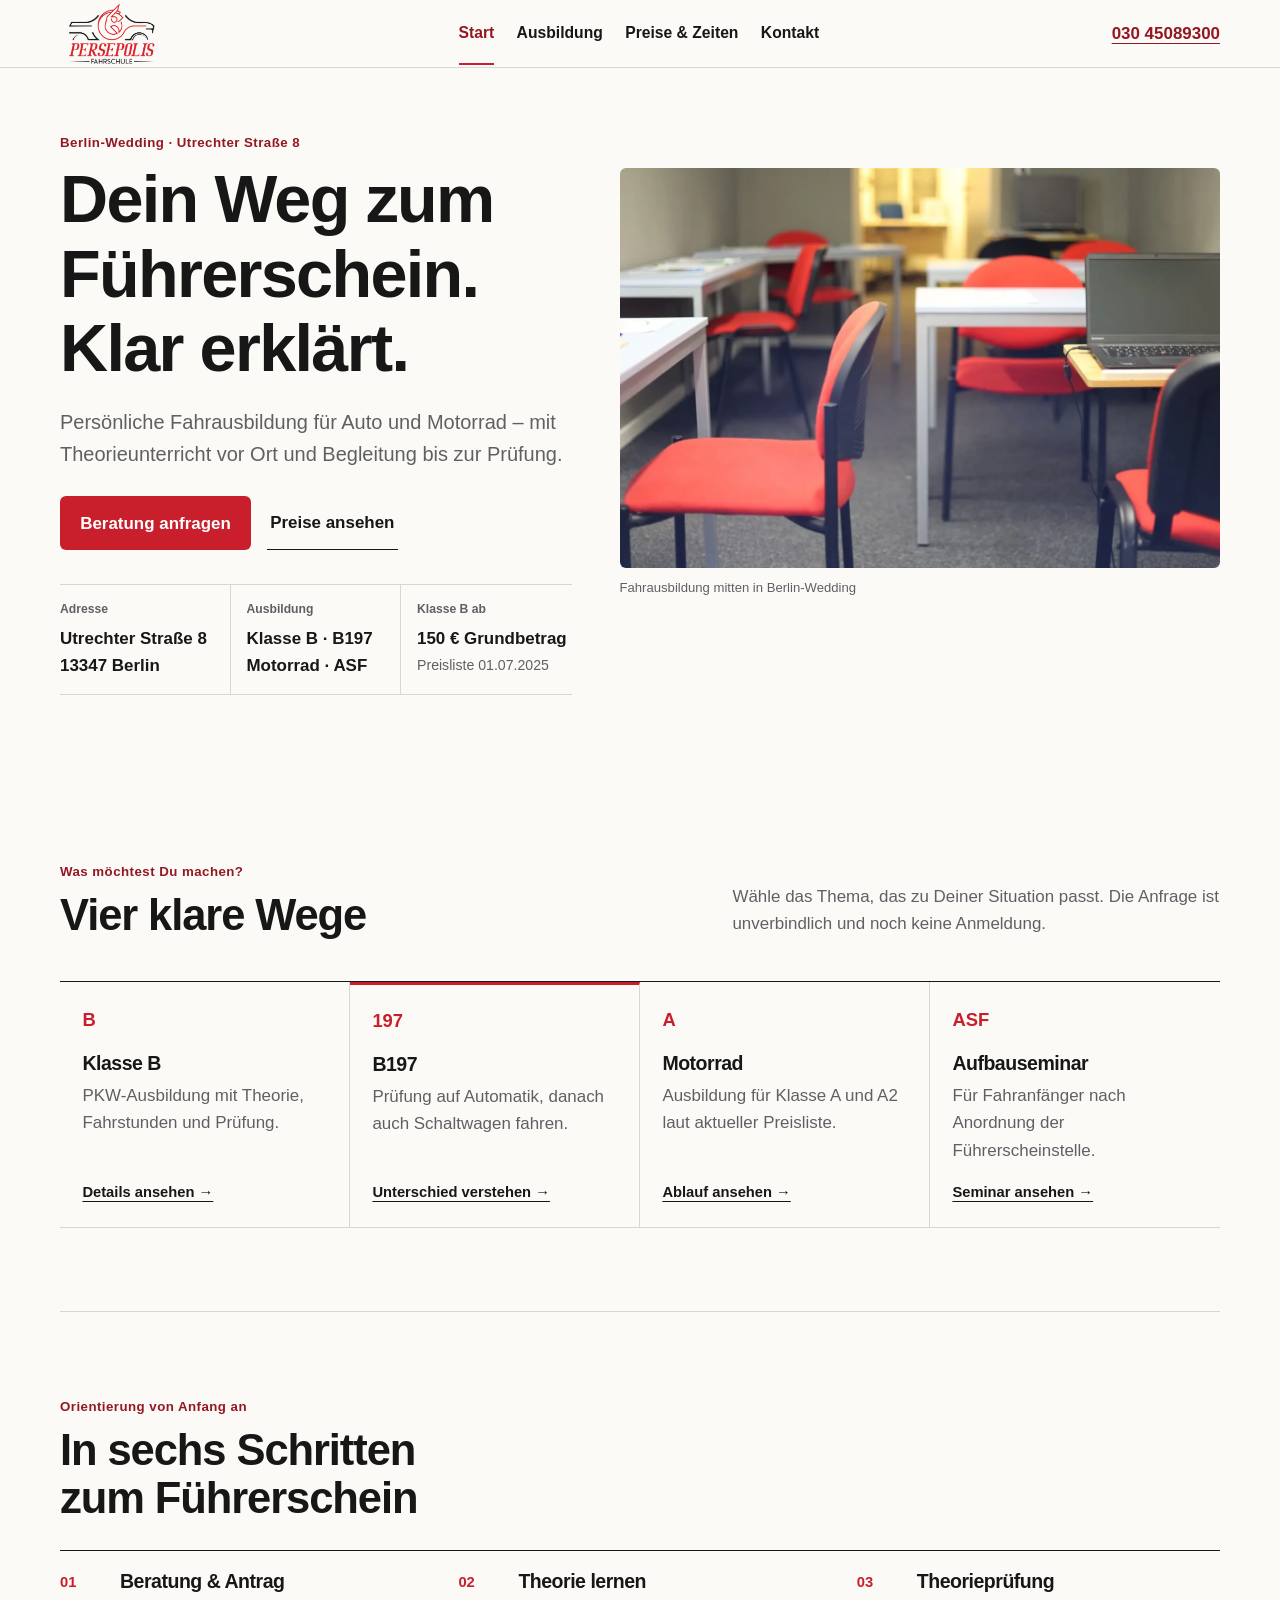
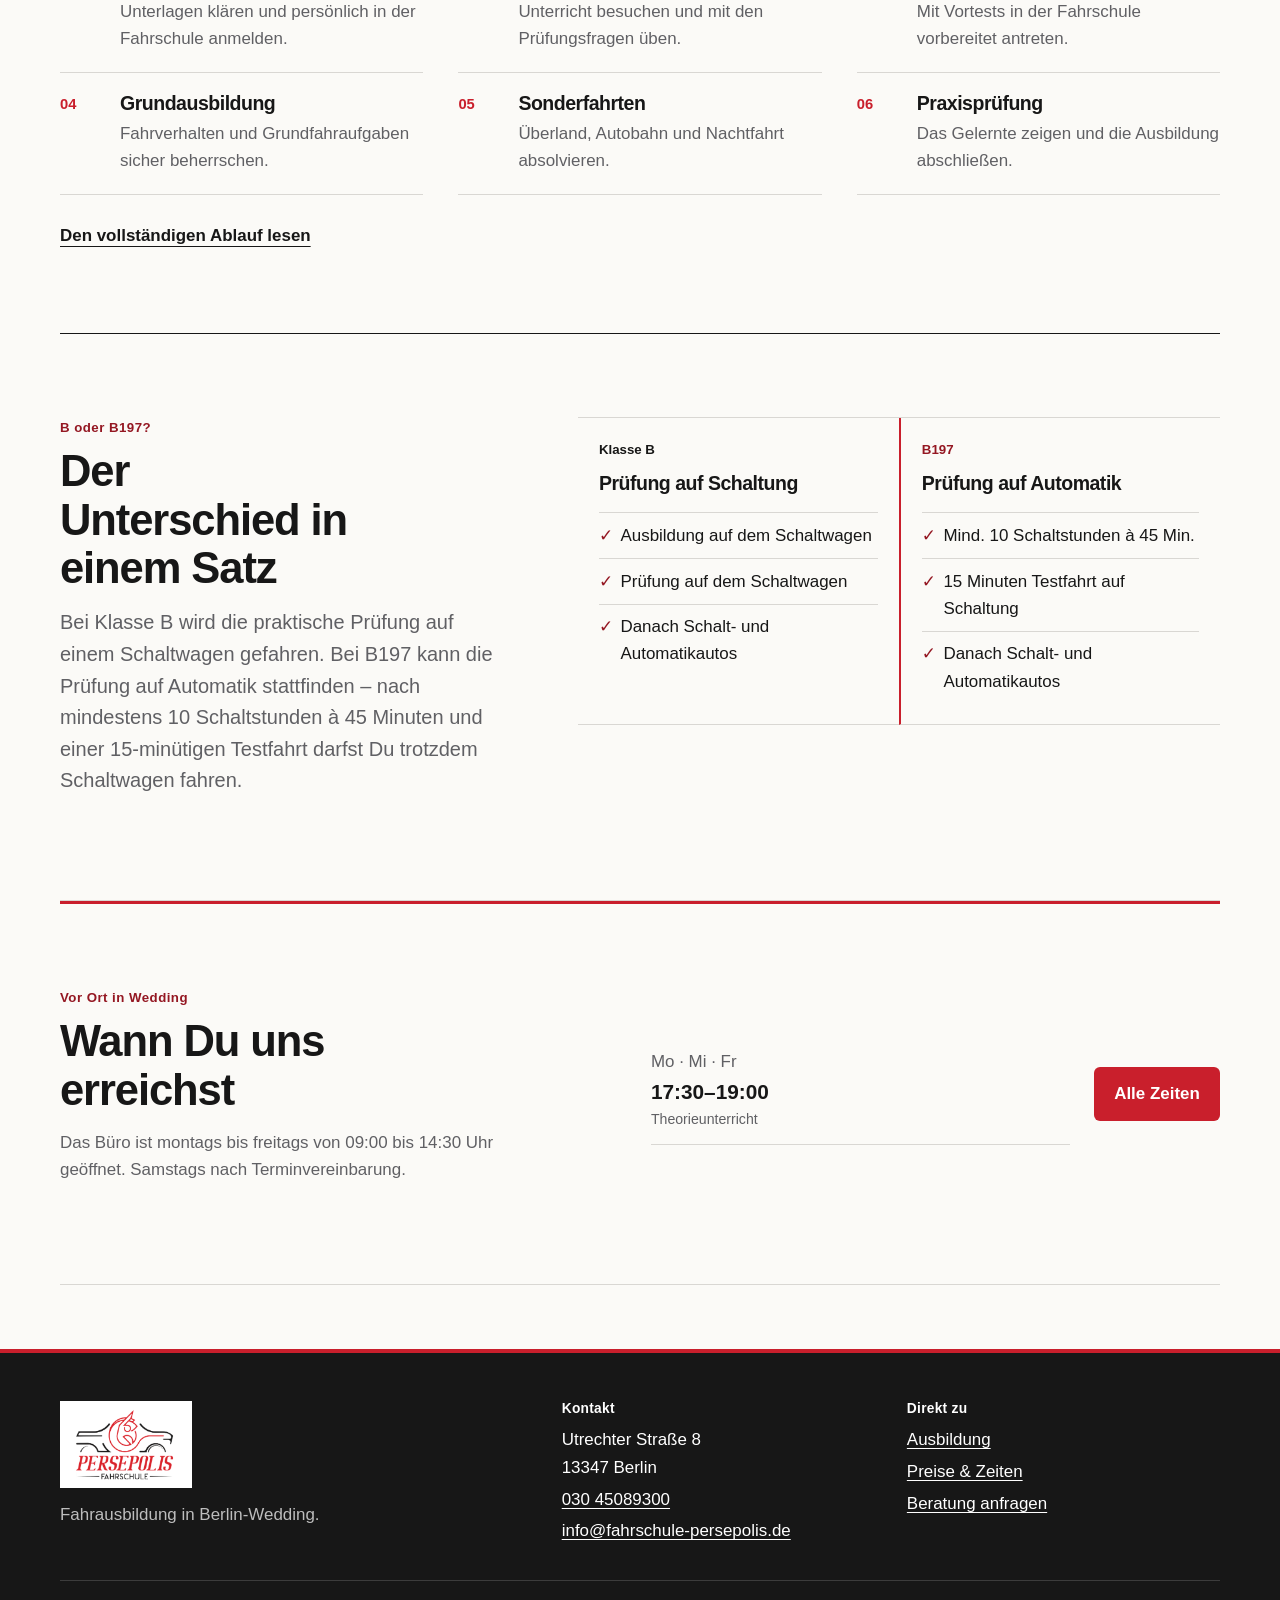
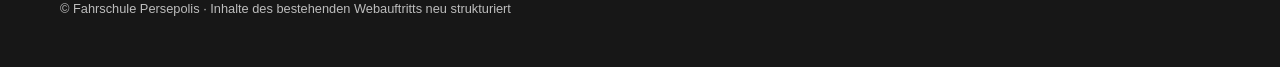
==== commit f2cb37d3: "Fix spacing in tabular layouts" ====
--- a/index.html
+++ b/index.html
@@ -6,7 +6,7 @@
   <meta name="description" content="Fahrschule Persepolis in Berlin-Wedding: Klasse B, B197, Motorradausbildung und Aufbauseminar.">
   <title>Fahrschule Persepolis | Berlin-Wedding</title>
   <link rel="icon" type="image/svg+xml" href="data:image/svg+xml,%3Csvg xmlns='http://www.w3.org/2000/svg' viewBox='0 0 64 64'%3E%3Crect width='64' height='64' rx='14' fill='%23e4212d'/%3E%3Cpath d='M13 38h38l-5-14H21l-8 14Zm5 0v8m28-8v8M22 43h2m16 0h2' fill='none' stroke='white' stroke-width='5' stroke-linecap='round' stroke-linejoin='round'/%3E%3C/svg%3E">
-  <link rel="stylesheet" href="styles.css?v=20260928-3">
+  <link rel="stylesheet" href="styles.css?v=20260928-4">
   <script src="script.js" defer></script>
 </head>
 <body>
--- a/styles.css
+++ b/styles.css
@@ -211,7 +211,7 @@
   .quick-facts { grid-template-columns: repeat(3, 1fr); }
   .quick-facts > div { padding: .9rem 1rem; display: block; border-right: 1px solid var(--line); }
   .quick-facts > div:first-child { padding-left: 0; }
-  .quick-facts > div:last-child { border-right: 0; }
+  .quick-facts > div:last-child { padding-right: 0; border-right: 0; }
   .quick-facts dt { margin-bottom: .35rem; }
   .offer-grid { grid-template-columns: 1fr 1fr; }
   .offer-card { padding: 1.4rem; border-right: 1px solid var(--line); }
@@ -224,7 +224,9 @@
   .info-band { grid-template-columns: 1.2fr .8fr; }
   .info-band .button { width: fit-content; }
   .stat-row { grid-template-columns: repeat(3, 1fr); }
-  .stat-row > div { padding-right: 1rem; border-right: 1px solid var(--line); }
+  .stat-row > div { padding: .95rem 1rem; border-right: 1px solid var(--line); }
+  .stat-row > div:first-child { padding-left: 0; }
+  .stat-row > div:last-child { padding-right: 0; border-right: 0; }
   .faq-section { grid-template-columns: .7fr 1.3fr; }
   .simple-cta { flex-direction: row; align-items: center; justify-content: space-between; }
   .fee-grid { grid-template-columns: repeat(2, 1fr); column-gap: 2rem; }
@@ -262,7 +264,9 @@
   .price-head { display: grid; color: #fff; background: var(--ink); font-weight: 700; }
   .price-head > span { min-height: 50px; }
   .fee-grid { grid-template-columns: repeat(5, 1fr); gap: 0; }
-  .fee-grid article { padding-right: 1rem; border-right: 1px solid #4b4b4b; }
+  .fee-grid article { padding-inline: 1rem; border-right: 1px solid #4b4b4b; }
+  .fee-grid article:first-child { padding-left: 0; }
+  .fee-grid article:last-child { padding-right: 0; border-right: 0; }
   .mobile-actions { display: none; }
   .site-footer { padding-bottom: 3rem; }
 }
